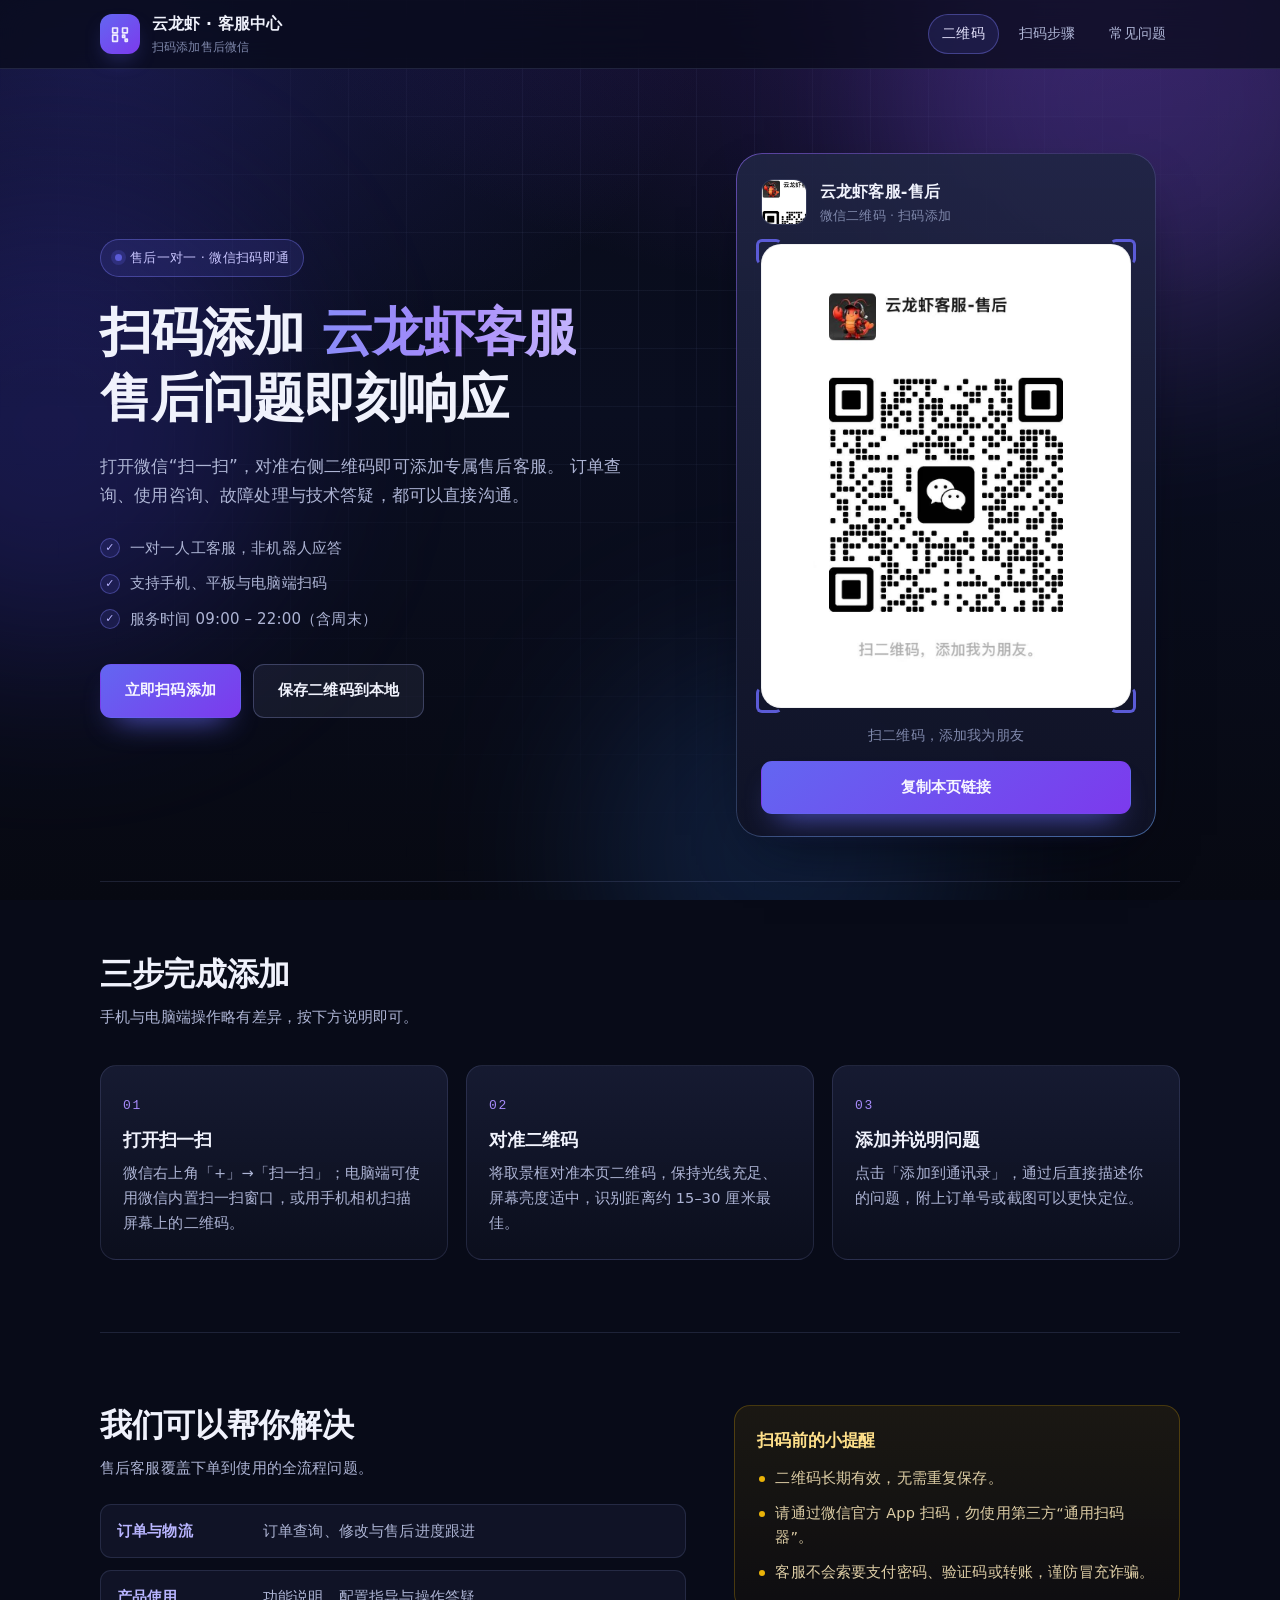
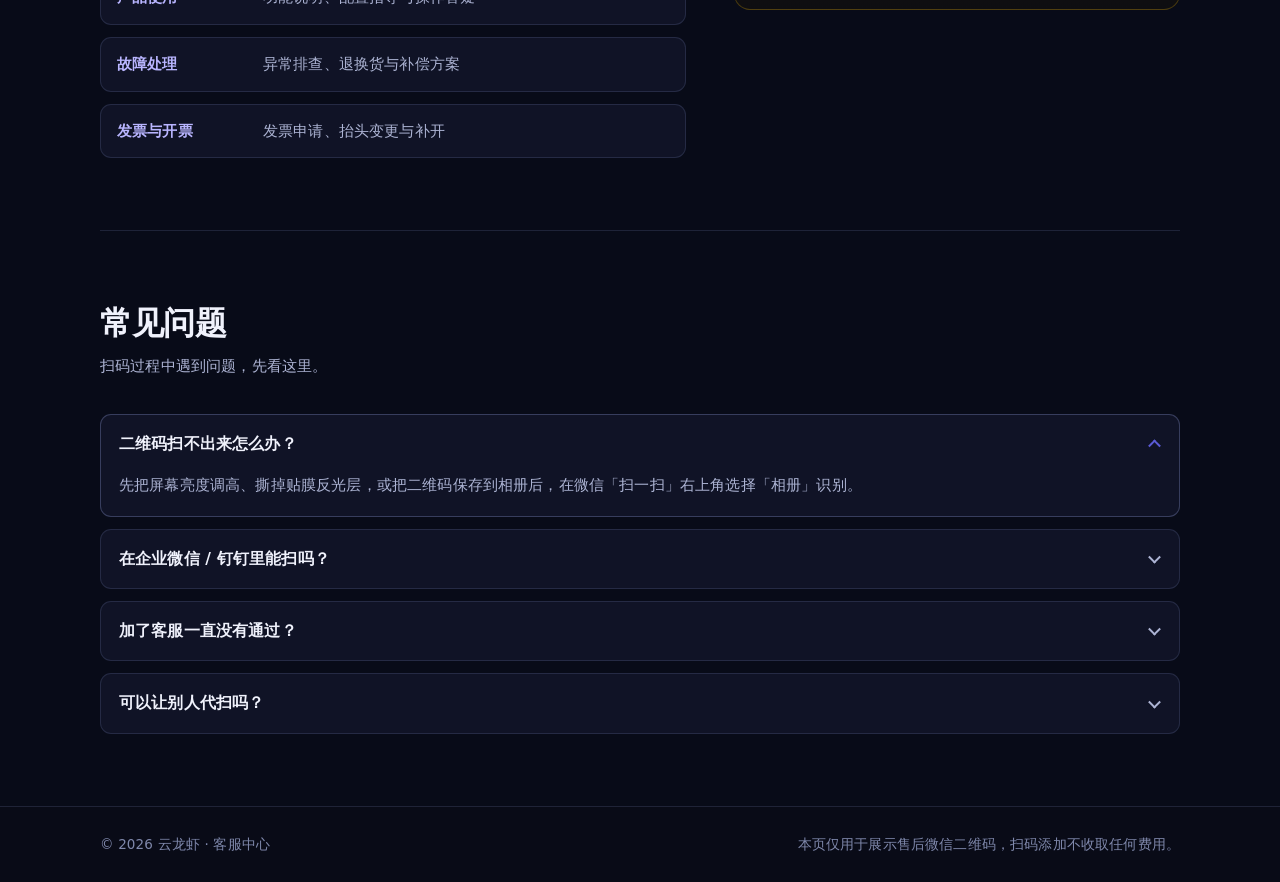
==== docs/index.html @ dd5db8aa "chore: 站点目录改为 docs/ 以适配 GitHub Pages" ====
<!doctype html>
<html lang="zh-CN">
  <head>
    <meta charset="UTF-8" />
    <meta name="viewport" content="width=device-width, initial-scale=1.0, viewport-fit=cover" />
    <meta name="theme-color" content="#0b1220" />
    <meta name="description" content="扫码添加云龙虾客服-售后微信，获取一对一售后支持。" />
    <meta name="format-detection" content="telephone=no" />
    <title>添加云龙虾客服 · 售后支持</title>
    <link rel="icon" href="data:image/svg+xml,%3Csvg xmlns='http://www.w3.org/2000/svg' viewBox='0 0 64 64'%3E%3Crect width='64' height='64' rx='14' fill='%2307c160'/%3E%3Cg fill='%23fff'%3E%3Crect x='14' y='14' width='12' height='12' rx='2'/%3E%3Crect x='38' y='14' width='12' height='12' rx='2'/%3E%3Crect x='14' y='38' width='12' height='12' rx='2'/%3E%3Crect x='32' y='32' width='6' height='6'/%3E%3Crect x='44' y='32' width='6' height='6'/%3E%3Crect x='32' y='44' width='6' height='6'/%3E%3Crect x='44' y='44' width='6' height='6'/%3E%3C/g%3E%3C/svg%3E" />
    <link rel="stylesheet" href="./styles.css" />
  </head>
  <body>
    <a class="skip-link" href="#qr-panel">跳到二维码</a>

    <div class="aurora" aria-hidden="true">
      <span class="aurora__blob aurora__blob--green"></span>
      <span class="aurora__blob aurora__blob--blue"></span>
      <span class="aurora__blob aurora__blob--warm"></span>
      <span class="aurora__grid"></span>
    </div>

    <header class="topbar">
      <div class="shell topbar__inner">
        <div class="brand">
          <span class="brand__mark" aria-hidden="true">
            <svg viewBox="0 0 24 24" fill="none" stroke="currentColor" stroke-width="1.8" stroke-linecap="round" stroke-linejoin="round">
              <path d="M4 5.5h5.2v5.2H4zM14.8 5.5H20v5.2h-5.2zM4 13.3h5.2V20H4z" />
              <path d="M14.8 13.3h2.4v2.4h-2.4zM17.6 17.6H20V20h-2.4z" />
            </svg>
          </span>
          <span class="brand__text">
            <strong>云龙虾 · 客服中心</strong>
            <em>扫码添加售后微信</em>
          </span>
        </div>

        <nav class="topbar__nav" aria-label="页面导航">
          <a href="#qr-panel">二维码</a>
          <a href="#steps">扫码步骤</a>
          <a href="#faq">常见问题</a>
        </nav>
      </div>
    </header>

    <main class="shell">
      <section class="hero" aria-labelledby="hero-title">
        <div class="hero__copy">
          <span class="pill">
            <i class="pill__dot" aria-hidden="true"></i>
            售后一对一 · 微信扫码即通
          </span>
          <h1 id="hero-title">
            扫码添加 <span class="grad">云龙虾客服</span><br />
            售后问题即刻响应
          </h1>
          <p class="hero__lead">
            打开微信“扫一扫”，对准<span class="hero__lead-side">右侧</span>二维码即可添加专属售后客服。
            订单查询、使用咨询、故障处理与技术答疑，都可以直接沟通。
          </p>

          <ul class="hero__points">
            <li><span aria-hidden="true">✓</span> 一对一人工客服，非机器人应答</li>
            <li><span aria-hidden="true">✓</span> 支持手机、平板与电脑端扫码</li>
            <li><span aria-hidden="true">✓</span> 服务时间 09:00 – 22:00（含周末）</li>
          </ul>

          <div class="hero__cta">
            <a class="btn btn--primary" href="#qr-panel">立即扫码添加</a>
            <a class="btn btn--ghost" href="./customer-service-qr.jpg" download="customer-service-qr.jpg" id="save-qr">
              保存二维码到本地
            </a>
          </div>

          <p class="hero__hint" id="save-hint" role="status" aria-live="polite"></p>
        </div>

        <div class="hero__card" id="qr-panel">
          <div class="qr-card">
            <div class="qr-card__head">
          <span class="qr-card__avatar" aria-hidden="true">
                <img src="./customer-service-qr.jpg" alt="" width="888" height="1128" decoding="async" />
              </span>
              <span class="qr-card__name">
                <strong>云龙虾客服-售后</strong>
                <em>微信二维码 · 扫码添加</em>
              </span>
            </div>

            <div class="qr-card__frame">
              <img
                class="qr-card__img"
                src="./customer-service-qr.jpg"
                alt="云龙虾客服-售后 的微信二维码，扫码即可添加好友"
                width="888"
                height="1128"
                decoding="async"
              />
              <span class="qr-card__corner qr-card__corner--tl" aria-hidden="true"></span>
              <span class="qr-card__corner qr-card__corner--tr" aria-hidden="true"></span>
              <span class="qr-card__corner qr-card__corner--bl" aria-hidden="true"></span>
              <span class="qr-card__corner qr-card__corner--br" aria-hidden="true"></span>
            </div>

            <p class="qr-card__tip">扫二维码，添加我为朋友</p>

            <div class="qr-card__actions">
              <button class="btn btn--primary btn--block" type="button" id="copy-link">
                复制本页链接
              </button>
            </div>
          </div>
        </div>
      </section>

      <section class="block" id="steps" aria-labelledby="steps-title">
        <header class="block__head">
          <h2 id="steps-title">三步完成添加</h2>
          <p>手机与电脑端操作略有差异，按下方说明即可。</p>
        </header>

        <div class="grid grid--3">
          <article class="card">
            <span class="card__index">01</span>
            <h3>打开扫一扫</h3>
            <p>微信右上角「+」→「扫一扫」；电脑端可使用微信内置扫一扫窗口，或用手机相机扫描屏幕上的二维码。</p>
          </article>
          <article class="card">
            <span class="card__index">02</span>
            <h3>对准二维码</h3>
            <p>将取景框对准本页二维码，保持光线充足、屏幕亮度适中，识别距离约 15–30 厘米最佳。</p>
          </article>
          <article class="card">
            <span class="card__index">03</span>
            <h3>添加并说明问题</h3>
            <p>点击「添加到通讯录」，通过后直接描述你的问题，附上订单号或截图可以更快定位。</p>
          </article>
        </div>
      </section>

      <section class="block block--split" aria-labelledby="support-title">
        <div class="support">
          <h2 id="support-title">我们可以帮你解决</h2>
          <p class="support__lead">售后客服覆盖下单到使用的全流程问题。</p>
          <ul class="support__list">
            <li><strong>订单与物流</strong><span>订单查询、修改与售后进度跟进</span></li>
            <li><strong>产品使用</strong><span>功能说明、配置指导与操作答疑</span></li>
            <li><strong>故障处理</strong><span>异常排查、退换货与补偿方案</span></li>
            <li><strong>发票与开票</strong><span>发票申请、抬头变更与补开</span></li>
          </ul>
        </div>

        <div class="note-card">
          <h3>扫码前的小提醒</h3>
          <ul>
            <li>二维码长期有效，无需重复保存。</li>
            <li>请通过微信官方 App 扫码，勿使用第三方“通用扫码器”。</li>
            <li>客服不会索要支付密码、验证码或转账，谨防冒充诈骗。</li>
          </ul>
        </div>
      </section>

      <section class="block" id="faq" aria-labelledby="faq-title">
        <header class="block__head">
          <h2 id="faq-title">常见问题</h2>
          <p>扫码过程中遇到问题，先看这里。</p>
        </header>

        <div class="faq">
          <details open>
            <summary>二维码扫不出来怎么办？</summary>
            <p>先把屏幕亮度调高、撕掉贴膜反光层，或把二维码保存到相册后，在微信「扫一扫」右上角选择「相册」识别。</p>
          </details>
          <details>
            <summary>在企业微信 / 钉钉里能扫吗？</summary>
            <p>该二维码是个人微信好友码，需要用微信 App 扫描。其他应用扫码可能无法跳转到添加页面。</p>
          </details>
          <details>
            <summary>加了客服一直没有通过？</summary>
            <p>客服在 09:00 – 22:00 内会逐一处理，高峰期可能延迟，请耐心等待；紧急问题可再次发送消息提醒。</p>
          </details>
          <details>
            <summary>可以让别人代扫吗？</summary>
            <p>可以。把本页链接分享给同事，对方用微信扫码添加后说明情况即可，售后会核对订单信息。</p>
          </details>
        </div>
      </section>
    </main>

    <footer class="footer">
      <div class="shell footer__inner">
        <p>© <span id="year">2026</span> 云龙虾 · 客服中心</p>
        <p class="footer__note">本页仅用于展示售后微信二维码，扫码添加不收取任何费用。</p>
      </div>
    </footer>

    <a class="fab" href="#qr-panel" id="fab" aria-label="回到二维码">
      <svg viewBox="0 0 24 24" fill="none" stroke="currentColor" stroke-width="1.9" stroke-linecap="round" stroke-linejoin="round" aria-hidden="true">
        <path d="M4 5.5h5.2v5.2H4zM14.8 5.5H20v5.2h-5.2zM4 13.3h5.2V20H4z" />
        <path d="M14.8 13.3h2.4v2.4h-2.4zM17.6 17.6H20V20h-2.4z" />
      </svg>
      <span>扫码</span>
    </a>

    <script src="./app.js" defer></script>
  </body>
</html>
---- docs/styles.css ----
:root {
  --bg: #080b18;
  --bg-soft: #0e1226;
  --panel: rgba(24, 29, 54, 0.72);
  --panel-solid: #171d38;
  --line: rgba(150, 160, 220, 0.16);
  --line-strong: rgba(150, 160, 220, 0.3);
  --text: #f0f2fc;
  --text-soft: #adb4d4;
  --text-dim: #7f88ab;
  --brand: #5b5bd6;
  --brand-soft: rgba(91, 91, 214, 0.16);
  --brand-line: rgba(124, 124, 245, 0.4);
  --accent: #a78bfa;
  --radius-lg: 26px;
  --radius-md: 16px;
  --radius-sm: 11px;
  --shadow-card: 0 26px 60px -28px rgba(2, 6, 16, 0.85);
  --shell: 1160px;
  --grad-brand: linear-gradient(140deg, #6366f1, #7c3aed);
  --grad-text: linear-gradient(96deg, #8b8cf9 4%, #a78bfa 52%, #c4b5fd 100%);
}

*,
*::before,
*::after {
  box-sizing: border-box;
}

html {
  scroll-behavior: smooth;
  scroll-padding-top: 96px;
  -webkit-text-size-adjust: 100%;
}

body {
  margin: 0;
  min-height: 100dvh;
  background-color: var(--bg);
  color: var(--text);
  font-family: "PingFang SC", "HarmonyOS Sans SC", "Microsoft YaHei", "Segoe UI",
    system-ui, -apple-system, "Helvetica Neue", Arial, sans-serif;
  font-size: 16px;
  line-height: 1.7;
  letter-spacing: 0.01em;
  overflow-x: hidden;
}

img {
  max-width: 100%;
  display: block;
}

h1,
h2,
h3 {
  margin: 0;
  line-height: 1.28;
  letter-spacing: -0.01em;
  font-weight: 700;
}

p {
  margin: 0;
}

ul {
  margin: 0;
  padding: 0;
  list-style: none;
}

a {
  color: inherit;
  text-decoration: none;
}

button {
  font: inherit;
  color: inherit;
}

:focus-visible {
  outline: 2px solid var(--brand);
  outline-offset: 3px;
  border-radius: 6px;
}

.shell {
  width: 100%;
  max-width: var(--shell);
  margin-inline: auto;
  padding-inline: clamp(18px, 4vw, 40px);
}

.skip-link {
  position: fixed;
  top: -80px;
  left: 16px;
  z-index: 99;
  padding: 10px 16px;
  border-radius: 0 0 12px 12px;
  background: var(--grad-brand);
  color: #f6f5ff;
  font-weight: 600;
  transition: top 0.2s ease;
}

.skip-link:focus {
  top: 0;
}

/* ---------- 背景光效 ---------- */
.aurora {
  position: fixed;
  inset: 0;
  z-index: -1;
  overflow: hidden;
  background:
    radial-gradient(1200px 620px at 78% -8%, rgba(124, 58, 237, 0.24), transparent 62%),
    radial-gradient(1000px 560px at 8% 6%, rgba(79, 70, 229, 0.24), transparent 60%),
    linear-gradient(180deg, #080b18 0%, #0a0e20 46%, #070912 100%);
}

.aurora__blob {
  position: absolute;
  border-radius: 50%;
  filter: blur(90px);
  opacity: 0.5;
}

.aurora__blob--green {
  width: 520px;
  height: 520px;
  top: -160px;
  right: -120px;
  background: rgba(139, 92, 246, 0.5);
  animation: drift 18s ease-in-out infinite;
}

.aurora__blob--blue {
  width: 460px;
  height: 460px;
  top: 22%;
  left: -180px;
  background: rgba(67, 56, 202, 0.5);
  animation: drift 22s ease-in-out infinite reverse;
}

.aurora__blob--warm {
  width: 380px;
  height: 380px;
  bottom: -140px;
  left: 46%;
  background: rgba(56, 130, 246, 0.34);
  animation: drift 26s ease-in-out infinite;
}

.aurora__grid {
  position: absolute;
  inset: 0;
  background-image:
    linear-gradient(rgba(150, 160, 220, 0.07) 1px, transparent 1px),
    linear-gradient(90deg, rgba(150, 160, 220, 0.07) 1px, transparent 1px);
  background-size: 58px 58px;
  mask-image: radial-gradient(circle at 50% 26%, #000 8%, transparent 74%);
  -webkit-mask-image: radial-gradient(circle at 50% 26%, #000 8%, transparent 74%);
}

@keyframes drift {
  0%,
  100% {
    transform: translate3d(0, 0, 0) scale(1);
  }
  50% {
    transform: translate3d(-28px, 34px, 0) scale(1.08);
  }
}

/* ---------- 顶栏 ---------- */
.topbar {
  position: sticky;
  top: 0;
  z-index: 30;
  backdrop-filter: blur(16px);
  -webkit-backdrop-filter: blur(16px);
  background: rgba(8, 11, 24, 0.72);
  border-bottom: 1px solid var(--line);
  padding-top: env(safe-area-inset-top);
}

.topbar__inner {
  display: flex;
  align-items: center;
  justify-content: space-between;
  gap: 16px;
  min-height: 68px;
}

.brand {
  display: flex;
  align-items: center;
  gap: 12px;
  min-width: 0;
}

.brand__mark {
  flex: 0 0 auto;
  display: grid;
  place-items: center;
  width: 40px;
  height: 40px;
  border-radius: 12px;
  color: #eeecfe;
  background: var(--grad-brand);
  box-shadow: 0 10px 24px -12px rgba(99, 102, 241, 0.95);
}

.brand__mark svg {
  width: 22px;
  height: 22px;
}

.brand__text {
  display: flex;
  flex-direction: column;
  min-width: 0;
}

.brand__text strong {
  font-size: 15.5px;
  font-weight: 650;
  white-space: nowrap;
}

.brand__text em {
  font-style: normal;
  font-size: 12px;
  color: var(--text-dim);
  white-space: nowrap;
  overflow: hidden;
  text-overflow: ellipsis;
}

.topbar__nav {
  display: flex;
  align-items: center;
  gap: 6px;
}

.topbar__nav a {
  padding: 8px 14px;
  border-radius: 999px;
  font-size: 14px;
  color: var(--text-soft);
  transition: background 0.2s ease, color 0.2s ease;
}

.topbar__nav a:hover {
  color: var(--text);
  background: rgba(150, 160, 220, 0.12);
}

.topbar__nav a.is-active {
  color: #e7e5ff;
  background: var(--brand-soft);
  box-shadow: inset 0 0 0 1px var(--brand-line);
}

/* ---------- 首屏 ---------- */
.hero {
  display: grid;
  grid-template-columns: minmax(0, 1.08fr) minmax(0, 0.92fr);
  align-items: center;
  gap: clamp(28px, 5vw, 64px);
  padding: clamp(44px, 7vw, 84px) 0 clamp(28px, 4vw, 44px);
}

.pill {
  display: inline-flex;
  align-items: center;
  gap: 8px;
  padding: 7px 14px;
  border-radius: 999px;
  border: 1px solid var(--brand-line);
  background: var(--brand-soft);
  color: #c9c6ff;
  font-size: 13px;
  letter-spacing: 0.02em;
}

.pill__dot {
  width: 7px;
  height: 7px;
  border-radius: 50%;
  background: var(--brand);
  box-shadow: 0 0 0 4px rgba(99, 102, 241, 0.2);
  animation: pulse 2.4s ease-in-out infinite;
}

@keyframes pulse {
  0%,
  100% {
    box-shadow: 0 0 0 3px rgba(99, 102, 241, 0.18);
  }
  50% {
    box-shadow: 0 0 0 7px rgba(99, 102, 241, 0.05);
  }
}

.hero h1 {
  margin-top: 22px;
  font-size: clamp(30px, 1rem + 3.4vw, 52px);
  font-weight: 800;
  letter-spacing: -0.02em;
}

.grad {
  background: var(--grad-text);
  -webkit-background-clip: text;
  background-clip: text;
  color: transparent;
}

.hero__lead {
  margin-top: 20px;
  max-width: 36em;
  color: var(--text-soft);
  font-size: clamp(15px, 1rem + 0.14vw, 17px);
}

.hero__points {
  margin-top: 26px;
  display: grid;
  gap: 10px;
}

.hero__points li {
  display: flex;
  align-items: center;
  gap: 10px;
  color: var(--text-soft);
  font-size: 15px;
}

.hero__points span {
  display: grid;
  place-items: center;
  flex: 0 0 auto;
  width: 20px;
  height: 20px;
  border-radius: 50%;
  background: var(--brand-soft);
  border: 1px solid var(--brand-line);
  color: #b9b5ff;
  font-size: 11px;
}

.hero__cta {
  margin-top: 32px;
  display: flex;
  flex-wrap: wrap;
  gap: 12px;
}

.btn {
  display: inline-flex;
  align-items: center;
  justify-content: center;
  gap: 8px;
  padding: 13px 24px;
  border-radius: var(--radius-sm);
  border: 1px solid transparent;
  font-size: 15px;
  font-weight: 600;
  cursor: pointer;
  transition: transform 0.18s ease, box-shadow 0.18s ease, background 0.18s ease,
    border-color 0.18s ease;
  -webkit-tap-highlight-color: transparent;
}

.btn:active {
  transform: translateY(1px);
}

.btn--primary {
  background: var(--grad-brand);
  color: #f6f5ff;
  box-shadow: 0 16px 30px -16px rgba(99, 102, 241, 0.95);
}

.btn--primary:hover {
  box-shadow: 0 20px 36px -14px rgba(124, 58, 237, 0.95);
}

.btn--ghost {
  background: rgba(150, 160, 220, 0.09);
  border-color: var(--line-strong);
  color: var(--text);
}

.btn--ghost:hover {
  background: rgba(150, 160, 220, 0.16);
}

.btn--block {
  width: 100%;
}

.hero__hint {
  margin-top: 14px;
  min-height: 20px;
  font-size: 13.5px;
  color: #b9b5ff;
}

.hero__lead-side {
  display: inline;
}

/* ---------- 二维码卡片 ---------- */
.hero__card {
  display: flex;
  justify-content: center;
  scroll-margin-top: 110px;
}

.qr-card {
  position: relative;
  width: min(100%, 420px);
  padding: 24px 24px 22px;
  border-radius: var(--radius-lg);
  border: 1px solid var(--line);
  background: linear-gradient(180deg, rgba(32, 37, 68, 0.9), rgba(16, 19, 38, 0.94));
  box-shadow: var(--shadow-card);
  animation: rise 0.7s cubic-bezier(0.22, 0.68, 0.32, 1) both;
}

.qr-card::after {
  content: "";
  position: absolute;
  inset: -1px;
  border-radius: inherit;
  padding: 1px;
  background: linear-gradient(140deg, rgba(139, 92, 246, 0.55), transparent 44%, rgba(96, 165, 250, 0.45));
  -webkit-mask: linear-gradient(#000 0 0) content-box, linear-gradient(#000 0 0);
  mask: linear-gradient(#000 0 0) content-box, linear-gradient(#000 0 0);
  -webkit-mask-composite: xor;
  mask-composite: exclude;
  pointer-events: none;
}

@keyframes rise {
  from {
    opacity: 0;
    transform: translateY(22px) scale(0.985);
  }
  to {
    opacity: 1;
    transform: none;
  }
}

.qr-card__head {
  display: flex;
  align-items: center;
  gap: 13px;
}

.qr-card__avatar {
  flex: 0 0 auto;
  width: 46px;
  height: 46px;
  border-radius: 13px;
  overflow: hidden;
  border: 1px solid var(--line-strong);
  background: #0b0f20;
}

.qr-card__avatar img {
  width: 100%;
  height: 100%;
  object-fit: cover;
  object-position: 50% 12%;
  transform: scale(2.9);
  transform-origin: 24% 12%;
}

.qr-card__name {
  display: flex;
  flex-direction: column;
  min-width: 0;
}

.qr-card__name strong {
  font-size: 16px;
  font-weight: 650;
}

.qr-card__name em {
  font-style: normal;
  font-size: 12.5px;
  color: var(--text-dim);
}

.qr-card__frame {
  position: relative;
  margin-top: 18px;
  padding: 12px;
  border-radius: 20px;
  background: #ffffff;
  box-shadow: inset 0 0 0 1px rgba(11, 18, 32, 0.06);
}

.qr-card__img {
  width: 100%;
  height: auto;
  border-radius: 12px;
  background: #fff;
}

.qr-card__corner {
  position: absolute;
  width: 26px;
  height: 26px;
  border: 3px solid var(--brand);
  border-radius: 6px;
  pointer-events: none;
}

.qr-card__corner--tl {
  top: -5px;
  left: -5px;
  border-right-color: transparent;
  border-bottom-color: transparent;
}

.qr-card__corner--tr {
  top: -5px;
  right: -5px;
  border-left-color: transparent;
  border-bottom-color: transparent;
}

.qr-card__corner--bl {
  bottom: -5px;
  left: -5px;
  border-right-color: transparent;
  border-top-color: transparent;
}

.qr-card__corner--br {
  bottom: -5px;
  right: -5px;
  border-left-color: transparent;
  border-top-color: transparent;
}

.qr-card__tip {
  margin-top: 16px;
  text-align: center;
  font-size: 13.5px;
  color: var(--text-dim);
}

.qr-card__actions {
  margin-top: 14px;
}

/* ---------- 通用区块 ---------- */
.block {
  padding: clamp(40px, 6vw, 72px) 0;
  border-top: 1px solid var(--line);
  scroll-margin-top: 96px;
}

.block__head {
  max-width: 620px;
  margin-bottom: clamp(22px, 3vw, 34px);
}

.block__head h2,
.support h2 {
  font-size: clamp(22px, 1rem + 1.5vw, 32px);
  font-weight: 750;
}

.block__head p,
.support__lead {
  margin-top: 10px;
  color: var(--text-soft);
  font-size: 15px;
}

.grid {
  display: grid;
  gap: 18px;
}

.grid--3 {
  grid-template-columns: repeat(3, minmax(0, 1fr));
}

.card {
  position: relative;
  padding: 24px 22px;
  border-radius: var(--radius-md);
  border: 1px solid var(--line);
  background: linear-gradient(180deg, rgba(28, 33, 60, 0.7), rgba(13, 16, 32, 0.72));
  transition: border-color 0.22s ease, transform 0.22s ease;
}

.card:hover {
  border-color: var(--brand-line);
  transform: translateY(-3px);
}

.card__index {
  display: inline-block;
  font-family: "SFMono-Regular", ui-monospace, Menlo, Consolas, monospace;
  font-size: 13px;
  letter-spacing: 0.14em;
  color: var(--accent);
}

.card h3 {
  margin-top: 12px;
  font-size: 17.5px;
}

.card p {
  margin-top: 10px;
  color: var(--text-soft);
  font-size: 14.5px;
}

.block--split {
  display: grid;
  grid-template-columns: minmax(0, 1.25fr) minmax(0, 0.95fr);
  gap: clamp(24px, 4vw, 48px);
  align-items: start;
}

.support__list {
  margin-top: 22px;
  display: grid;
  gap: 12px;
}

.support__list li {
  display: grid;
  grid-template-columns: 132px minmax(0, 1fr);
  gap: 14px;
  align-items: baseline;
  padding: 14px 16px;
  border-radius: var(--radius-sm);
  border: 1px solid var(--line);
  background: rgba(24, 29, 52, 0.5);
}

.support__list strong {
  font-size: 14.5px;
  color: #b9b5ff;
  font-weight: 600;
}

.support__list span {
  color: var(--text-soft);
  font-size: 14.5px;
}

.note-card {
  padding: 24px 22px;
  border-radius: var(--radius-md);
  border: 1px solid rgba(234, 179, 8, 0.26);
  background: linear-gradient(180deg, rgba(56, 44, 12, 0.4), rgba(20, 17, 10, 0.5));
}

.note-card h3 {
  font-size: 17px;
  color: #ffe08a;
}

.note-card ul {
  margin-top: 14px;
  display: grid;
  gap: 10px;
}

.note-card li {
  position: relative;
  padding-left: 18px;
  color: rgba(255, 236, 190, 0.86);
  font-size: 14.5px;
}

.note-card li::before {
  content: "";
  position: absolute;
  left: 2px;
  top: 10px;
  width: 6px;
  height: 6px;
  border-radius: 50%;
  background: #eab308;
}

/* ---------- FAQ ---------- */
.faq {
  display: grid;
  gap: 12px;
}

.faq details {
  border-radius: var(--radius-sm);
  border: 1px solid var(--line);
  background: rgba(24, 29, 52, 0.5);
  transition: border-color 0.2s ease;
}

.faq details[open] {
  border-color: var(--line-strong);
}

.faq summary {
  position: relative;
  padding: 16px 48px 16px 18px;
  cursor: pointer;
  font-size: 15.5px;
  font-weight: 600;
  list-style: none;
}

.faq summary::-webkit-details-marker {
  display: none;
}

.faq summary::after {
  content: "";
  position: absolute;
  right: 20px;
  top: 50%;
  width: 9px;
  height: 9px;
  border-right: 2px solid var(--text-soft);
  border-bottom: 2px solid var(--text-soft);
  transform: translateY(-70%) rotate(45deg);
  transition: transform 0.22s ease, border-color 0.22s ease;
}

.faq details[open] summary::after {
  transform: translateY(-30%) rotate(-135deg);
  border-color: var(--brand);
}

.faq p {
  padding: 0 48px 18px 18px;
  color: var(--text-soft);
  font-size: 14.5px;
}

/* ---------- 页脚 ---------- */
.footer {
  border-top: 1px solid var(--line);
  background: rgba(10, 12, 24, 0.72);
  padding: 26px 0 calc(26px + env(safe-area-inset-bottom));
}

.footer__inner {
  display: flex;
  flex-wrap: wrap;
  gap: 8px 24px;
  align-items: center;
  justify-content: space-between;
  color: var(--text-dim);
  font-size: 13.5px;
}

.footer__note {
  color: var(--text-dim);
}

/* ---------- 悬浮按钮 ---------- */
.fab {
  position: fixed;
  right: max(18px, env(safe-area-inset-right));
  bottom: calc(20px + env(safe-area-inset-bottom));
  z-index: 40;
  display: none;
  align-items: center;
  gap: 8px;
  padding: 12px 18px;
  border-radius: 999px;
  background: var(--grad-brand);
  color: #f6f5ff;
  font-size: 14px;
  font-weight: 600;
  box-shadow: 0 16px 34px -14px rgba(99, 102, 241, 0.95);
}

.fab svg {
  width: 18px;
  height: 18px;
}

@media (max-width: 720px) {
  .fab {
    transition: opacity 0.25s ease;
  }

  .faq summary,
  .faq p {
    padding-right: 20px;
  }
}

/* ---------- 平板 ---------- */
@media (max-width: 1024px) {
  .hero {
    grid-template-columns: 1fr;
    padding-top: clamp(32px, 6vw, 56px);
  }

  .hero__card {
    order: -1;
  }

  .qr-card {
    width: min(100%, 460px);
  }

  .grid--3 {
    grid-template-columns: repeat(2, minmax(0, 1fr));
  }

  .block--split {
    grid-template-columns: 1fr;
  }
}

/* ---------- 手机 ---------- */
@media (max-width: 720px) {
  html {
    scroll-padding-top: 84px;
  }

  main.shell {
    padding-bottom: 92px;
  }

  body {
    font-size: 15.5px;
  }

  .topbar__nav {
    display: none;
  }

  .brand__text em {
    display: none;
  }

  .hero {
    gap: 26px;
    padding-bottom: 22px;
  }

  .hero h1 {
    margin-top: 18px;
    font-size: clamp(27px, 1rem + 5.4vw, 36px);
  }

  .hero__lead-side {
    display: none;
  }

  .hero__cta {
    margin-top: 26px;
    display: grid;
    grid-template-columns: 1fr;
  }

  .btn {
    width: 100%;
    padding: 14px 20px;
  }

  .qr-card {
    padding: 18px 18px 16px;
    border-radius: 22px;
  }

  .qr-card__frame {
    padding: 10px;
  }

  .grid--3 {
    grid-template-columns: 1fr;
  }

  .support__list li {
    grid-template-columns: 1fr;
    gap: 4px;
  }

  .footer__inner {
    flex-direction: column;
    align-items: flex-start;
  }

  .fab {
    display: inline-flex;
  }
}

@media (max-width: 380px) {
  .qr-card__name em {
    display: none;
  }
}

@media (prefers-reduced-motion: reduce) {
  html {
    scroll-behavior: auto;
  }

  *,
  *::before,
  *::after {
    animation-duration: 0.001ms !important;
    animation-iteration-count: 1 !important;
    transition-duration: 0.001ms !important;
  }
}

@media print {
  body {
    background: #fff;
    color: #111;
  }

  .aurora,
  .topbar,
  .footer,
  .fab,
  .hero__copy,
  .block {
    display: none !important;
  }

  .hero {
    display: block;
    padding: 0;
  }
}
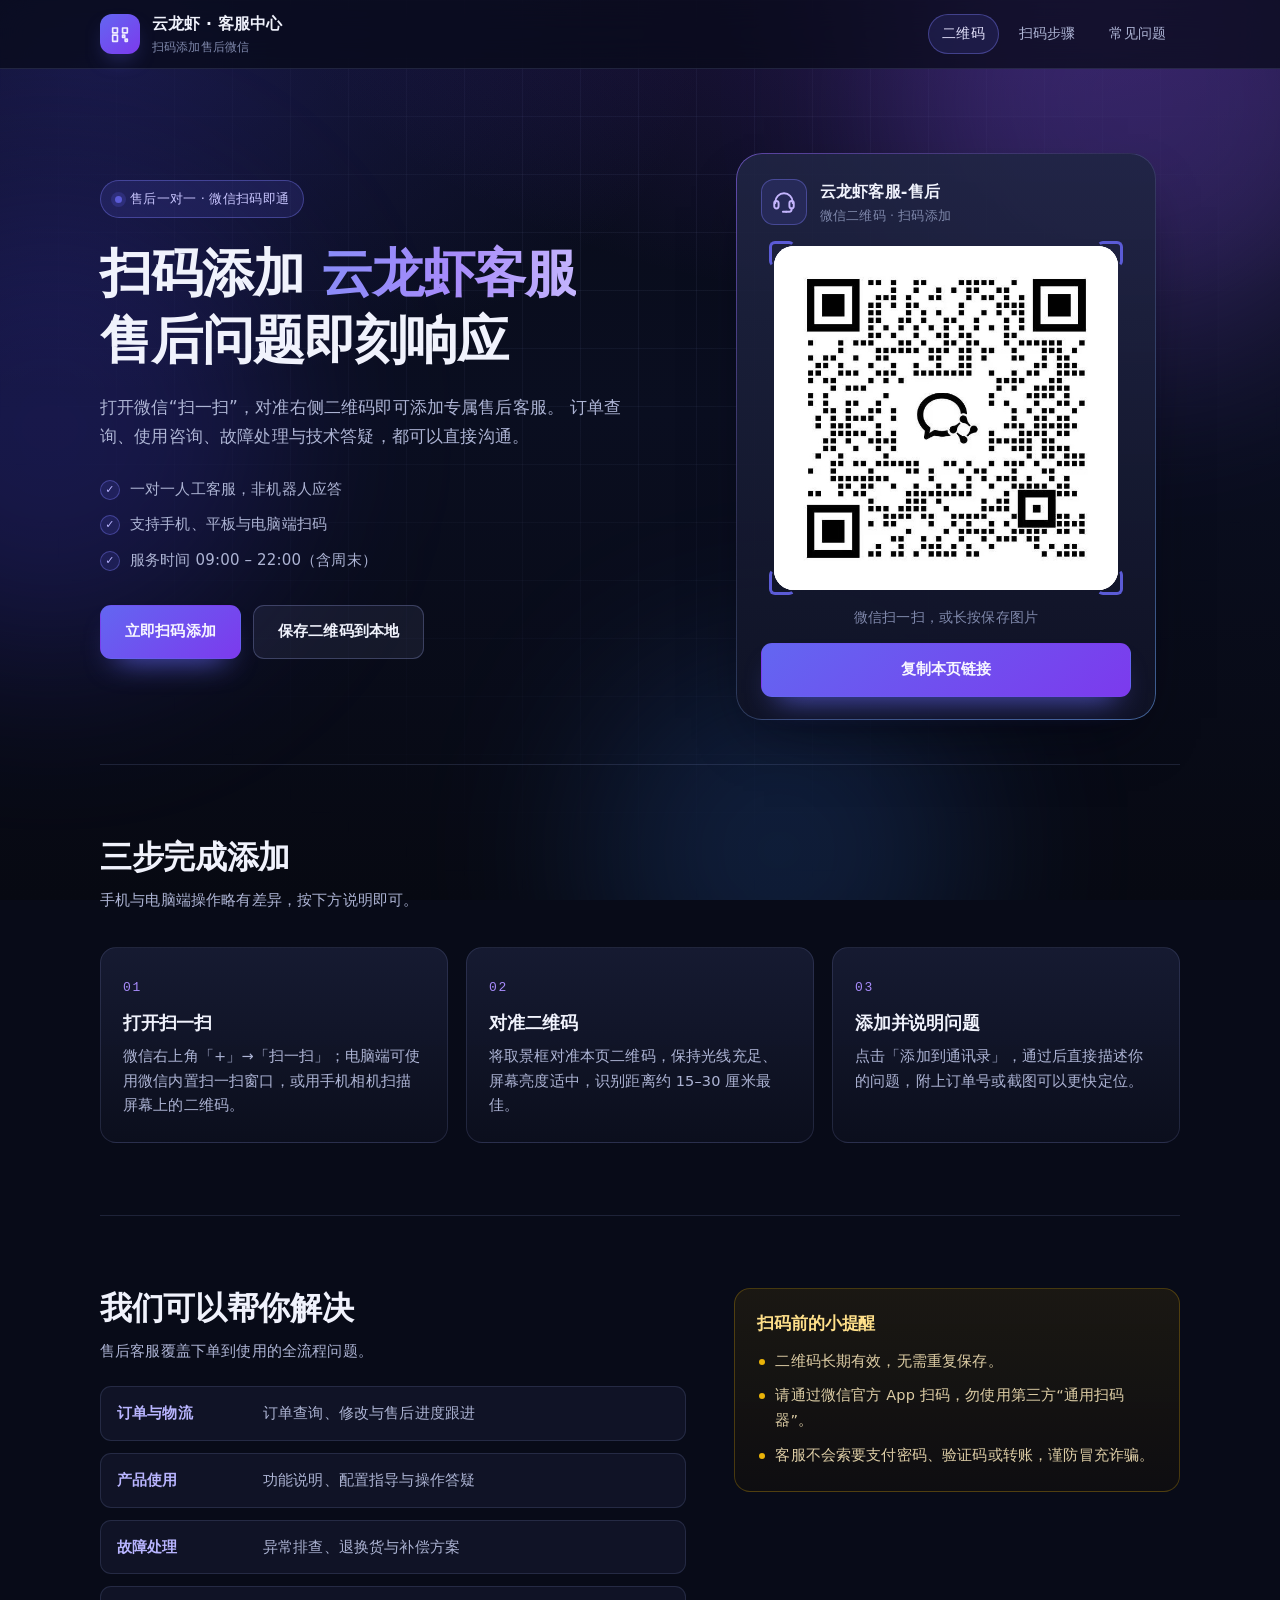
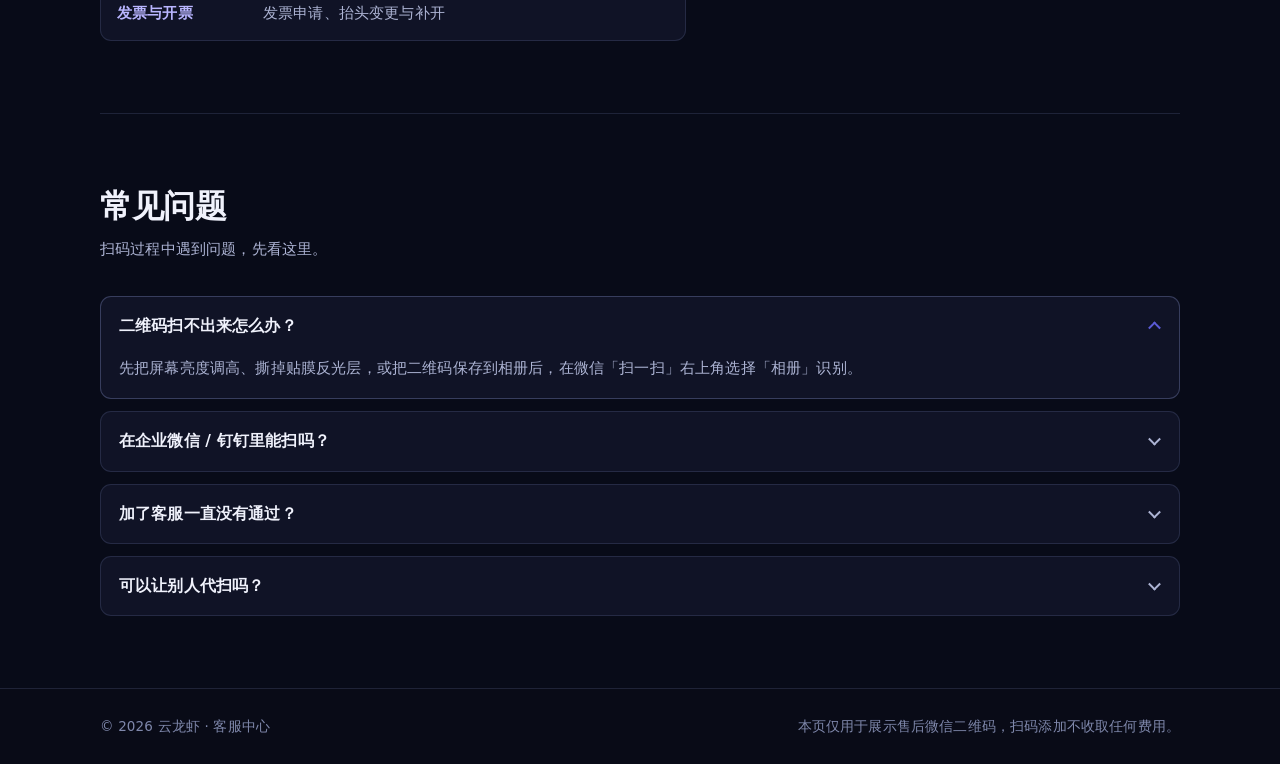
==== commit 318d8c64: "fix: 更新客服二维码并优化双端展示" ====
--- a/docs/index.html
+++ b/docs/index.html
@@ -8,7 +8,7 @@
     <meta name="format-detection" content="telephone=no" />
     <title>添加云龙虾客服 · 售后支持</title>
     <link rel="icon" href="data:image/svg+xml,%3Csvg xmlns='http://www.w3.org/2000/svg' viewBox='0 0 64 64'%3E%3Crect width='64' height='64' rx='14' fill='%2307c160'/%3E%3Cg fill='%23fff'%3E%3Crect x='14' y='14' width='12' height='12' rx='2'/%3E%3Crect x='38' y='14' width='12' height='12' rx='2'/%3E%3Crect x='14' y='38' width='12' height='12' rx='2'/%3E%3Crect x='32' y='32' width='6' height='6'/%3E%3Crect x='44' y='32' width='6' height='6'/%3E%3Crect x='32' y='44' width='6' height='6'/%3E%3Crect x='44' y='44' width='6' height='6'/%3E%3C/g%3E%3C/svg%3E" />
-    <link rel="stylesheet" href="./styles.css" />
+    <link rel="stylesheet" href="./styles.css?v=20261010" />
   </head>
   <body>
     <a class="skip-link" href="#qr-panel">跳到二维码</a>
@@ -67,7 +67,7 @@
 
           <div class="hero__cta">
             <a class="btn btn--primary" href="#qr-panel">立即扫码添加</a>
-            <a class="btn btn--ghost" href="./customer-service-qr.jpg" download="customer-service-qr.jpg" id="save-qr">
+            <a class="btn btn--ghost" href="./customer-service-qr.jpg?v=20261010" download="customer-service-qr.jpg" id="save-qr">
               保存二维码到本地
             </a>
           </div>
@@ -78,8 +78,14 @@
         <div class="hero__card" id="qr-panel">
           <div class="qr-card">
             <div class="qr-card__head">
-          <span class="qr-card__avatar" aria-hidden="true">
-                <img src="./customer-service-qr.jpg" alt="" width="888" height="1128" decoding="async" />
+              <span class="qr-card__avatar" aria-hidden="true">
+                <svg viewBox="0 0 24 24" fill="none" stroke="currentColor" stroke-width="1.8" stroke-linecap="round" stroke-linejoin="round">
+                  <path d="M4 13v-1a8 8 0 0 1 16 0v1" />
+                  <rect x="3" y="11" width="4" height="7" rx="2" />
+                  <rect x="17" y="11" width="4" height="7" rx="2" />
+                  <path d="M19 18v1a2 2 0 0 1-2 2h-3" />
+                  <path d="M11 21h3" />
+                </svg>
               </span>
               <span class="qr-card__name">
                 <strong>云龙虾客服-售后</strong>
@@ -90,10 +96,10 @@
             <div class="qr-card__frame">
               <img
                 class="qr-card__img"
-                src="./customer-service-qr.jpg"
+                src="./customer-service-qr.jpg?v=20261010"
                 alt="云龙虾客服-售后 的微信二维码，扫码即可添加好友"
-                width="888"
-                height="1128"
+                width="640"
+                height="640"
                 decoding="async"
               />
               <span class="qr-card__corner qr-card__corner--tl" aria-hidden="true"></span>
@@ -102,7 +108,7 @@
               <span class="qr-card__corner qr-card__corner--br" aria-hidden="true"></span>
             </div>
 
-            <p class="qr-card__tip">扫二维码，添加我为朋友</p>
+            <p class="qr-card__tip">微信扫一扫，或长按保存图片</p>
 
             <div class="qr-card__actions">
               <button class="btn btn--primary btn--block" type="button" id="copy-link">
@@ -173,7 +179,7 @@
           </details>
           <details>
             <summary>在企业微信 / 钉钉里能扫吗？</summary>
-            <p>该二维码是个人微信好友码，需要用微信 App 扫描。其他应用扫码可能无法跳转到添加页面。</p>
+            <p>建议使用微信 App 扫码添加客服；如果在其他应用中无法识别或跳转，请保存二维码后，在微信「扫一扫」中选择相册识别。</p>
           </details>
           <details>
             <summary>加了客服一直没有通过？</summary>
--- a/docs/styles.css
+++ b/docs/styles.css
@@ -469,21 +469,19 @@
 
 .qr-card__avatar {
   flex: 0 0 auto;
+  display: grid;
+  place-items: center;
   width: 46px;
   height: 46px;
   border-radius: 13px;
-  overflow: hidden;
-  border: 1px solid var(--line-strong);
-  background: #0b0f20;
-}
-
-.qr-card__avatar img {
-  width: 100%;
-  height: 100%;
-  object-fit: cover;
-  object-position: 50% 12%;
-  transform: scale(2.9);
-  transform-origin: 24% 12%;
+  border: 1px solid var(--brand-line);
+  background: var(--brand-soft);
+  color: #c4b5fd;
+}
+
+.qr-card__avatar svg {
+  width: 26px;
+  height: 26px;
 }
 
 .qr-card__name {
@@ -505,17 +503,20 @@
 
 .qr-card__frame {
   position: relative;
-  margin-top: 18px;
-  padding: 12px;
+  width: min(100%, 344px);
+  margin: 20px auto 0;
   border-radius: 20px;
   background: #ffffff;
   box-shadow: inset 0 0 0 1px rgba(11, 18, 32, 0.06);
 }
 
 .qr-card__img {
+  /* 图片已自带扫码静区，保持方形原比例，不再裁切或叠加内边距。 */
   width: 100%;
   height: auto;
-  border-radius: 12px;
+  aspect-ratio: 1;
+  object-fit: contain;
+  border-radius: inherit;
   background: #fff;
 }
 
@@ -890,10 +891,6 @@
     border-radius: 22px;
   }
 
-  .qr-card__frame {
-    padding: 10px;
-  }
-
   .grid--3 {
     grid-template-columns: 1fr;
   }
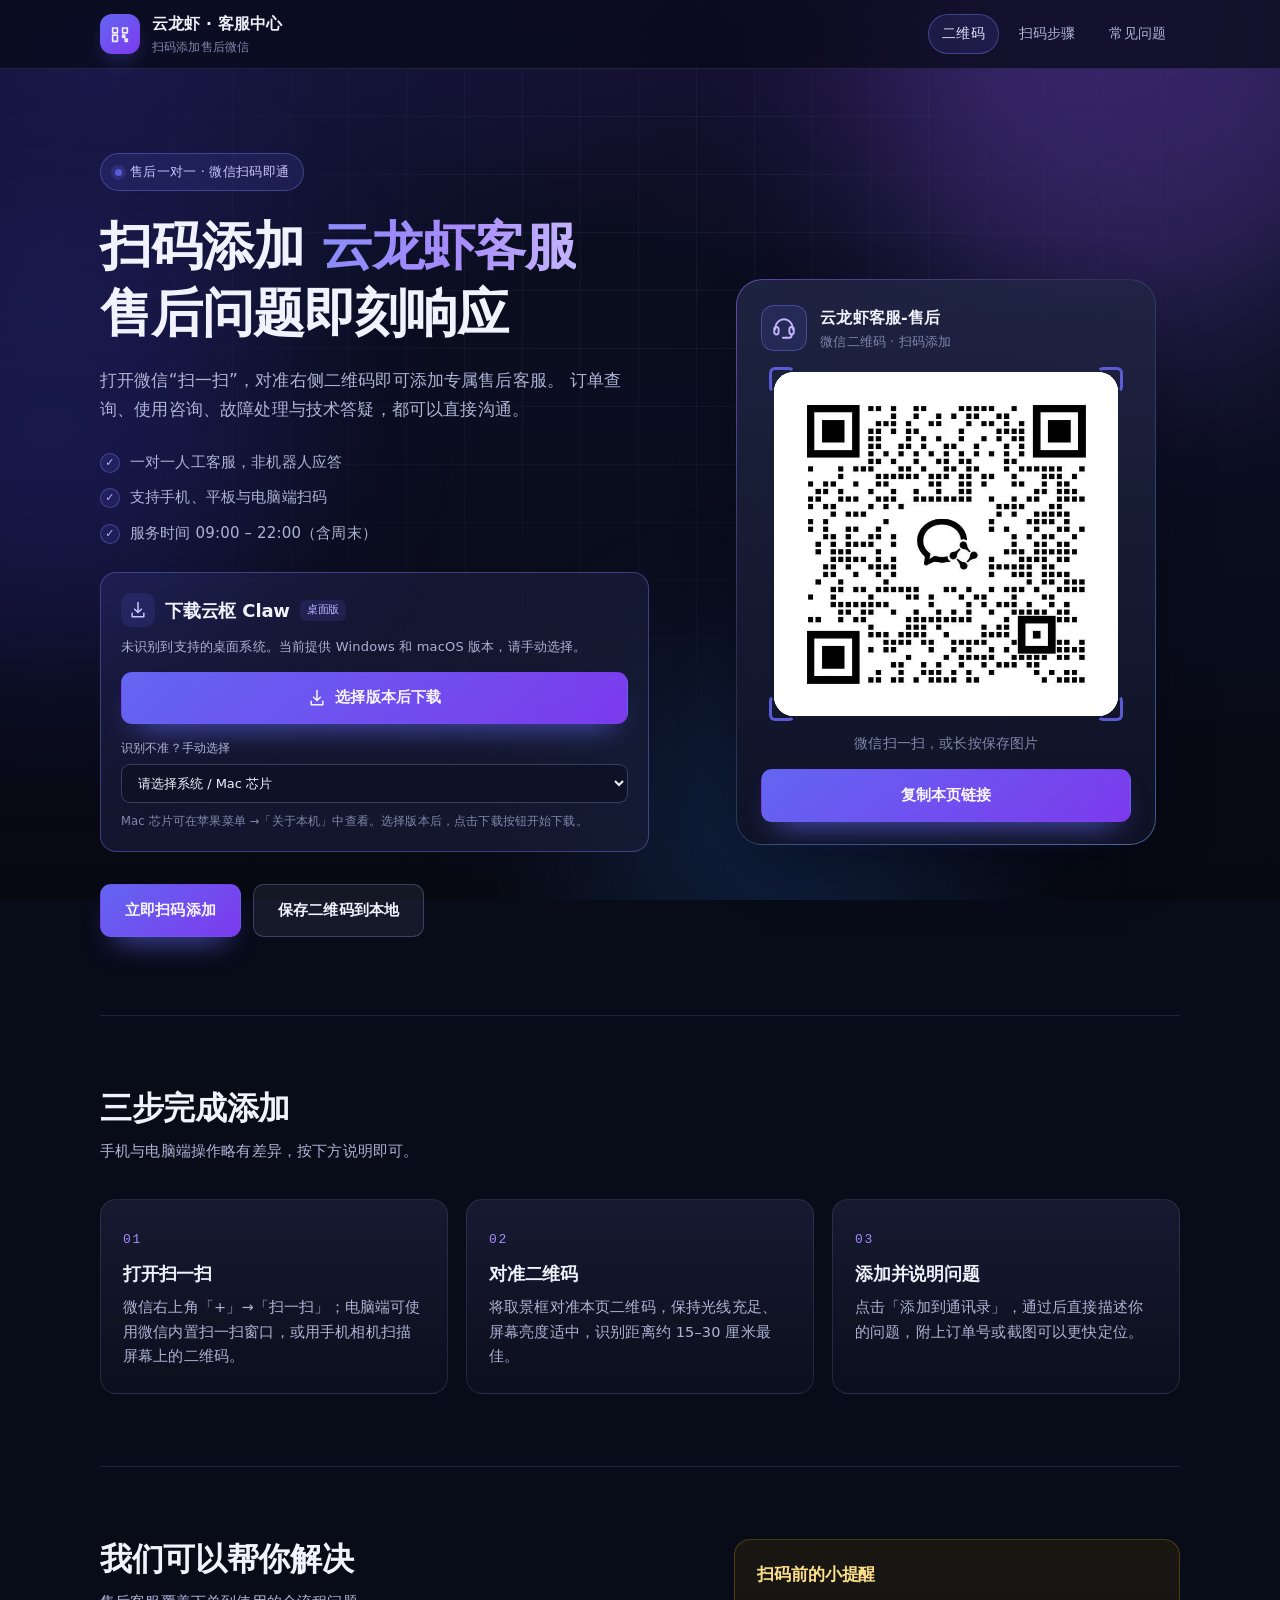
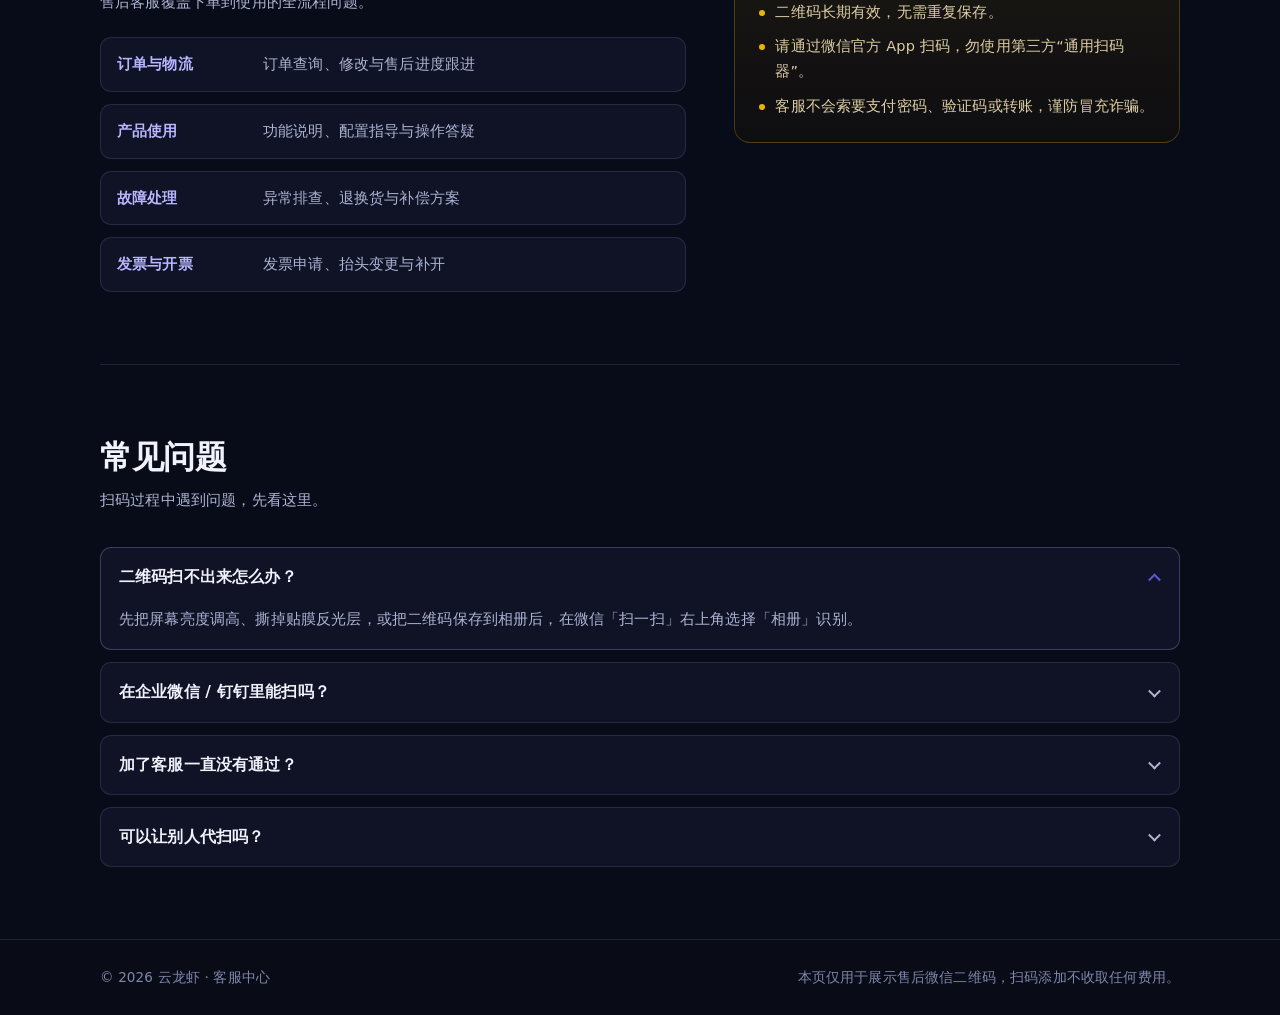
==== commit af99613b: "feat: 增加桌面下载与移动端微信激活引导" ====
--- a/docs/index.html
+++ b/docs/index.html
@@ -8,7 +8,7 @@
     <meta name="format-detection" content="telephone=no" />
     <title>添加云龙虾客服 · 售后支持</title>
     <link rel="icon" href="data:image/svg+xml,%3Csvg xmlns='http://www.w3.org/2000/svg' viewBox='0 0 64 64'%3E%3Crect width='64' height='64' rx='14' fill='%2307c160'/%3E%3Cg fill='%23fff'%3E%3Crect x='14' y='14' width='12' height='12' rx='2'/%3E%3Crect x='38' y='14' width='12' height='12' rx='2'/%3E%3Crect x='14' y='38' width='12' height='12' rx='2'/%3E%3Crect x='32' y='32' width='6' height='6'/%3E%3Crect x='44' y='32' width='6' height='6'/%3E%3Crect x='32' y='44' width='6' height='6'/%3E%3Crect x='44' y='44' width='6' height='6'/%3E%3C/g%3E%3C/svg%3E" />
-    <link rel="stylesheet" href="./styles.css?v=20261010" />
+    <link rel="stylesheet" href="./styles.css?v=20261015-mobile-v1" />
   </head>
   <body>
     <a class="skip-link" href="#qr-panel">跳到二维码</a>
@@ -65,6 +65,34 @@
             <li><span aria-hidden="true">✓</span> 服务时间 09:00 – 22:00（含周末）</li>
           </ul>
 
+          <section class="desktop-download" id="desktop-download" aria-labelledby="download-title" hidden>
+            <div class="desktop-download__heading">
+              <span class="desktop-download__icon" aria-hidden="true">
+                <svg viewBox="0 0 24 24" fill="none" stroke="currentColor" stroke-width="1.8" stroke-linecap="round" stroke-linejoin="round">
+                  <path d="M12 3v12m-4-4 4 4 4-4M5 16v4h14v-4" />
+                </svg>
+              </span>
+              <h2 id="download-title">下载云枢 Claw <span>桌面版</span></h2>
+            </div>
+            <p class="desktop-download__status" id="download-status" role="status" aria-live="polite">请选择与你电脑对应的版本。</p>
+            <a class="btn btn--primary desktop-download__primary" id="download-primary" href="#download-platform" aria-describedby="download-status">
+              <svg viewBox="0 0 24 24" fill="none" stroke="currentColor" stroke-width="1.8" stroke-linecap="round" stroke-linejoin="round" aria-hidden="true">
+                <path d="M12 3v12m-4-4 4 4 4-4M5 16v4h14v-4" />
+              </svg>
+              <span id="download-label">选择版本后下载</span>
+            </a>
+            <div class="desktop-download__choice">
+              <label for="download-platform">识别不准？手动选择</label>
+              <select id="download-platform" aria-describedby="download-help">
+                <option value="">请选择系统 / Mac 芯片</option>
+                <option value="windows-x64" data-label="下载 Windows 64 位版" data-detail="Windows x64 · v0.1.18 · ZIP 完整包" data-url="https://alioss.denuoxuankeji.com/yunshu-claw-codex-updates/windows/0.1.18/builds/20261013-2037/YunshuClaw-0.1.18-windows-x64-full.zip">Windows 64 位 · v0.1.18（ZIP 完整包）</option>
+                <option value="mac-arm64" data-label="下载 Mac 版（Apple 芯片）" data-detail="macOS Apple 芯片 · v0.1.5 · DMG" data-url="https://alioss.denuoxuankeji.com/yunshu-claw-codex-updates/mac/0.1.5/%E4%BA%91%E6%9E%A2Claw-0.1.5-mac-arm64.dmg">Mac Apple 芯片 · v0.1.5（M 系列）</option>
+                <option value="mac-x64" data-label="下载 Mac 版（Intel 芯片）" data-detail="macOS Intel 芯片 · v0.1.5 · DMG" data-url="https://alioss.denuoxuankeji.com/yunshu-claw-codex-updates/mac/0.1.5/%E4%BA%91%E6%9E%A2Claw-0.1.5-mac-x64.dmg">Mac Intel 芯片 · v0.1.5（x64）</option>
+              </select>
+            </div>
+            <p class="desktop-download__help" id="download-help">Mac 芯片可在苹果菜单 →「关于本机」中查看。选择版本后，点击下载按钮开始下载。</p>
+          </section>
+
           <div class="hero__cta">
             <a class="btn btn--primary" href="#qr-panel">立即扫码添加</a>
             <a class="btn btn--ghost" href="./customer-service-qr.jpg?v=20261010" download="customer-service-qr.jpg" id="save-qr">
@@ -77,6 +105,10 @@
 
         <div class="hero__card" id="qr-panel">
           <div class="qr-card">
+            <div class="activation-intro mobile-only">
+              <p class="activation-intro__brand">云枢 Claw · 软件激活</p>
+              <h1 id="activation-title">添加微信，激活软件</h1>
+            </div>
             <div class="qr-card__head">
               <span class="qr-card__avatar" aria-hidden="true">
                 <svg viewBox="0 0 24 24" fill="none" stroke="currentColor" stroke-width="1.8" stroke-linecap="round" stroke-linejoin="round">
@@ -106,6 +138,27 @@
               <span class="qr-card__corner qr-card__corner--tr" aria-hidden="true"></span>
               <span class="qr-card__corner qr-card__corner--bl" aria-hidden="true"></span>
               <span class="qr-card__corner qr-card__corner--br" aria-hidden="true"></span>
+            </div>
+
+            <div class="activation-guide mobile-only">
+              <p class="activation-guide__press" id="activation-press"><span aria-hidden="true">↑</span> 在微信内长按二维码识别</p>
+              <ol class="activation-steps" aria-label="软件激活步骤">
+                <li>
+                  <span class="activation-steps__number" aria-hidden="true">1</span>
+                  <div><strong>添加微信联系人</strong><p>识别后点击「添加到通讯录」</p></div>
+                </li>
+                <li>
+                  <span class="activation-steps__number" aria-hidden="true">2</span>
+                  <div><strong>发送 <em>「激活软件」</em></strong><p>通过后，客服协助完成激活</p></div>
+                </li>
+              </ol>
+              <details class="activation-help">
+                <summary>不在微信内，或长按没反应？</summary>
+                <p>先保存二维码，再打开微信右上角「+」→「扫一扫」→ 从相册选择这张图片识别。</p>
+                <a class="btn btn--ghost" id="mobile-save-qr" href="./customer-service-qr.jpg?v=20261010" download="customer-service-qr.jpg">保存二维码图片</a>
+                <p class="activation-help__status" id="mobile-save-hint" role="status" aria-live="polite"></p>
+              </details>
+              <p class="activation-guide__note">人工客服协助 · 服务时间 09:00 – 22:00</p>
             </div>
 
             <p class="qr-card__tip">微信扫一扫，或长按保存图片</p>
@@ -208,6 +261,6 @@
       <span>扫码</span>
     </a>
 
-    <script src="./app.js" defer></script>
+    <script src="./app.js?v=20261015-mobile-v1" defer></script>
   </body>
 </html>
--- a/docs/styles.css
+++ b/docs/styles.css
@@ -930,6 +930,316 @@
   }
 }
 
+/* ---------- 桌面客户端下载：样式不作用于原移动端 ---------- */
+.desktop-download {
+  display: none;
+}
+
+@media (min-width: 768px) {
+  .desktop-download:not([hidden]) {
+    display: block;
+    margin-top: 26px;
+    padding: 20px;
+    border: 1px solid var(--brand-line);
+    border-radius: var(--radius-md);
+    background: linear-gradient(135deg, rgba(91, 91, 214, 0.15), rgba(24, 29, 54, 0.7));
+  }
+
+  .desktop-download__heading {
+    display: flex;
+    align-items: center;
+    gap: 10px;
+  }
+
+  .desktop-download__icon {
+    display: grid;
+    place-items: center;
+    flex: 0 0 34px;
+    height: 34px;
+    border-radius: 10px;
+    color: #c9c6ff;
+    background: var(--brand-soft);
+  }
+
+  .desktop-download svg {
+    width: 20px;
+    height: 20px;
+    flex: 0 0 auto;
+  }
+
+  .desktop-download h2 {
+    display: flex;
+    align-items: center;
+    gap: 10px;
+    font-size: 18px;
+  }
+
+  .desktop-download h2 span {
+    padding: 3px 7px;
+    border-radius: 6px;
+    background: var(--brand-soft);
+    color: #b9b5ff;
+    font-size: 11px;
+    font-weight: 500;
+  }
+
+  .desktop-download__status {
+    margin-top: 10px;
+    color: var(--text-soft);
+    font-size: 13px;
+    line-height: 1.6;
+  }
+
+  .desktop-download__primary {
+    width: 100%;
+    margin-top: 14px;
+    padding: 12px 16px;
+  }
+
+  .desktop-download__choice {
+    margin-top: 14px;
+  }
+
+  .desktop-download__choice label {
+    display: block;
+    margin-bottom: 6px;
+    color: var(--text-soft);
+    font-size: 12px;
+  }
+
+  .desktop-download__choice select {
+    display: block;
+    width: 100%;
+    min-width: 0;
+    padding: 10px 12px;
+    border: 1px solid var(--line-strong);
+    border-radius: 9px;
+    background: var(--bg-soft);
+    color: var(--text);
+    color-scheme: dark;
+    font: inherit;
+    font-size: 13px;
+    cursor: pointer;
+  }
+
+  .desktop-download__help {
+    margin-top: 9px;
+    color: var(--text-dim);
+    font-size: 11.5px;
+    line-height: 1.6;
+  }
+}
+
+/* ---------- 移动端激活首屏：桌面布局不受影响 ---------- */
+.mobile-only {
+  display: none;
+}
+
+.is-mobile-activation {
+  scroll-padding-top: 16px;
+}
+
+.is-mobile-activation .topbar,
+.is-mobile-activation .hero__copy,
+.is-mobile-activation .qr-card__head,
+.is-mobile-activation .qr-card__tip,
+.is-mobile-activation .qr-card__actions,
+.is-mobile-activation .qr-card__corner,
+.is-mobile-activation .qr-card::after,
+.is-mobile-activation main > .block,
+.is-mobile-activation .footer,
+.is-mobile-activation .fab {
+  display: none;
+}
+
+.is-mobile-activation .mobile-only {
+  display: block;
+}
+
+.is-mobile-activation main.shell {
+  width: 100%;
+  max-width: 460px;
+  padding: max(20px, env(safe-area-inset-top)) 20px max(20px, env(safe-area-inset-bottom));
+}
+
+.is-mobile-activation .hero {
+  display: block;
+  padding: 0;
+}
+
+.is-mobile-activation .hero__card {
+  display: block;
+  scroll-margin-top: 16px;
+}
+
+.is-mobile-activation .qr-card {
+  width: 100%;
+  padding: 0;
+  border: 0;
+  background: none;
+  box-shadow: none;
+  animation: none;
+}
+
+.is-mobile-activation .activation-intro {
+  text-align: center;
+}
+
+.activation-intro__brand {
+  color: #aaa7cd;
+  font-size: 12px;
+  letter-spacing: 0.06em;
+}
+
+.is-mobile-activation .hero h1 {
+  margin-top: 7px;
+  font-size: clamp(23px, 6.2vw, 28px);
+  line-height: 1.35;
+  font-weight: 750;
+  letter-spacing: -0.02em;
+}
+
+.is-mobile-activation .qr-card__frame {
+  width: min(76vw, 292px);
+  max-width: 100%;
+  margin: 16px auto 0;
+  padding: 0;
+  border-radius: 18px;
+  box-shadow: 0 16px 40px -24px rgba(111, 96, 255, 0.65);
+}
+
+.is-mobile-activation .qr-card__img {
+  /* Keep the real, unmodified image and native WeChat long-press handling. */
+  -webkit-touch-callout: default;
+  -webkit-user-select: auto;
+  user-select: auto;
+  touch-action: auto;
+}
+
+.activation-guide {
+  margin: 14px auto 0;
+  max-width: 340px;
+}
+
+.activation-guide__press {
+  text-align: center;
+  color: #b8f5d5;
+  font-size: 15px;
+  font-weight: 650;
+}
+
+.activation-guide__press span {
+  margin-right: 5px;
+}
+
+.activation-steps {
+  display: grid;
+  gap: 13px;
+  margin: 16px 0 0;
+  padding: 15px;
+  list-style: none;
+  border: 1px solid var(--brand-line);
+  border-radius: 16px;
+  background: rgba(35, 34, 65, 0.65);
+}
+
+.activation-steps li {
+  display: flex;
+  align-items: flex-start;
+  gap: 11px;
+}
+
+.activation-steps__number {
+  display: grid;
+  place-items: center;
+  flex: 0 0 24px;
+  height: 24px;
+  margin-top: 1px;
+  border-radius: 50%;
+  background: var(--brand-soft);
+  color: #c9c6ff;
+  font-size: 12px;
+  font-weight: 700;
+}
+
+.activation-steps strong {
+  display: block;
+  font-size: 15px;
+  line-height: 1.55;
+}
+
+.activation-steps em {
+  color: #c9c2ff;
+  font-style: normal;
+}
+
+.activation-steps p {
+  margin-top: 2px;
+  color: var(--text-soft);
+  font-size: 12px;
+  line-height: 1.55;
+}
+
+.activation-help {
+  margin-top: 14px;
+  text-align: center;
+  font-size: 12px;
+  color: var(--text-soft);
+}
+
+.activation-help summary {
+  display: list-item;
+  width: fit-content;
+  margin: 0 auto;
+  padding: 8px 3px;
+  cursor: pointer;
+}
+
+.activation-help > p {
+  margin-top: 8px;
+  text-align: left;
+  line-height: 1.7;
+}
+
+.activation-help .btn {
+  width: 100%;
+  margin-top: 12px;
+  padding: 11px 16px;
+  font-size: 13px;
+}
+
+.activation-help__status:empty {
+  display: none;
+}
+
+.activation-guide__note {
+  margin-top: 10px;
+  text-align: center;
+  color: var(--text-dim);
+  font-size: 11px;
+}
+
+@media (max-height: 650px) {
+  .is-mobile-activation main.shell {
+    padding-top: max(12px, env(safe-area-inset-top));
+  }
+
+  .is-mobile-activation .qr-card__frame {
+    width: min(69vw, 242px);
+    margin-top: 12px;
+  }
+
+  .is-mobile-activation .activation-guide {
+    margin-top: 10px;
+  }
+
+  .is-mobile-activation .activation-steps {
+    margin-top: 10px;
+    padding: 12px;
+    gap: 9px;
+  }
+}
+
 @media print {
   body {
     background: #fff;
